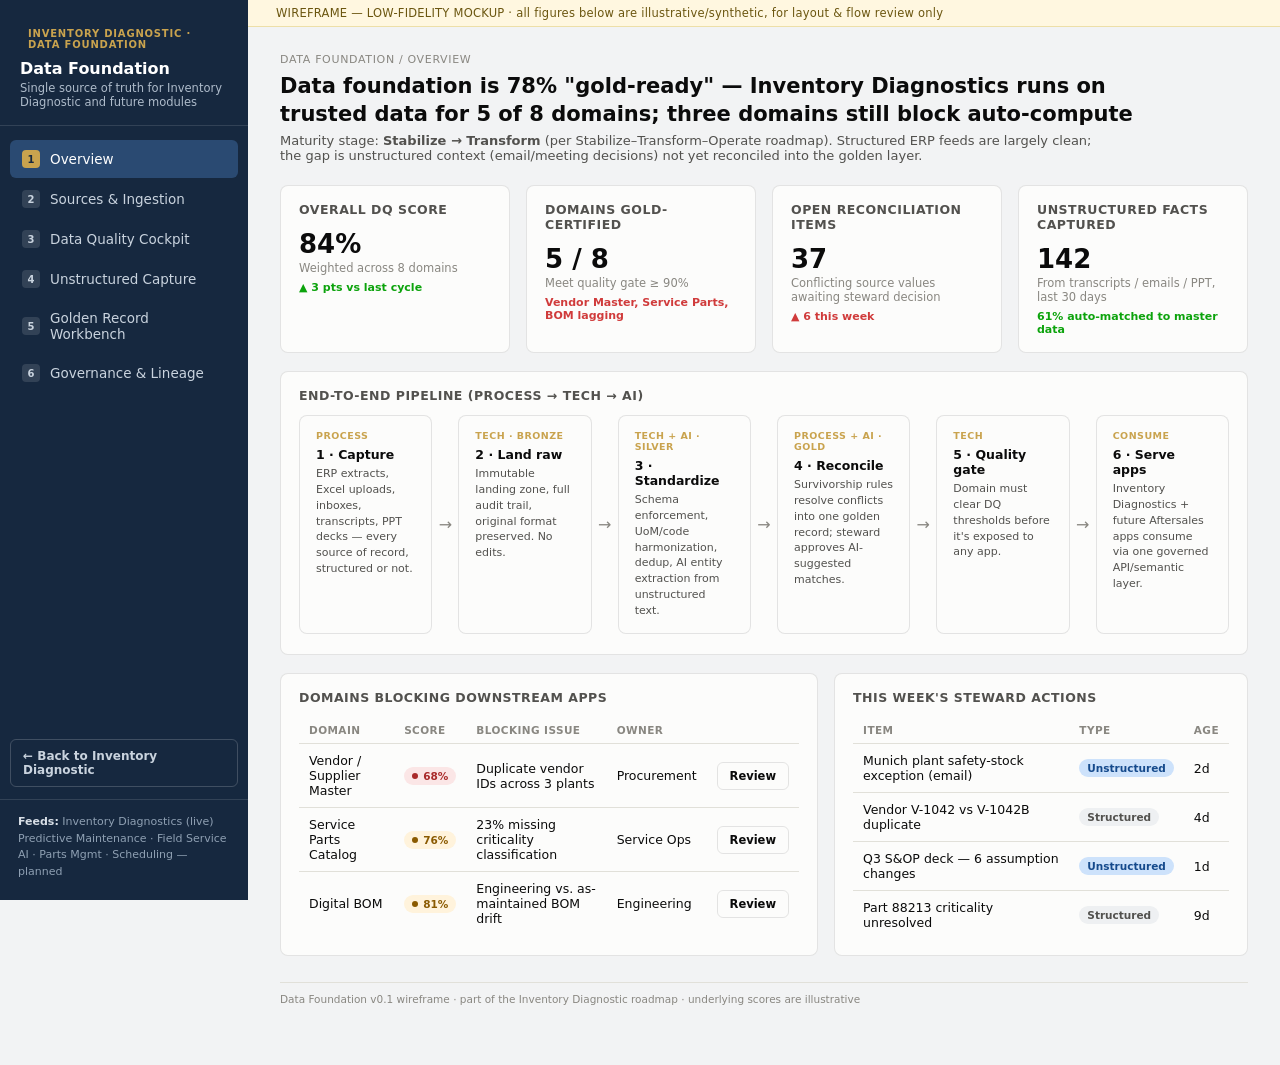
==== data-foundation.html @ 07f91fb4 "Add a Data Foundation module wireframe, linked from the main app Adds data-foundation.html: a self-c" ====
<!DOCTYPE html>
<html lang="en">
<head>
<meta charset="UTF-8">
<meta name="viewport" content="width=device-width, initial-scale=1.0">
<title>Data Foundation — Inventory Diagnostic</title>
<style>
  /* Design tokens matched to the main app's style.css - kept self-contained here
     on purpose (see README note in this file's footer) rather than sharing that
     stylesheet, so this wireframe can never affect the working Inventory
     Diagnostic tool. */
  :root{
    --navy:#16283f; --navy-2:#1f3a5f; --navy-3:#2a4a72;
    --ink:#0b0b0b; --ink-2:#52514e; --muted:#898781;
    --surface:#fcfcfb; --page:#f2f3f4; --border:rgba(11,11,11,0.10);
    --gridline:#e1e0d9;
    --good:#0ca30c; --warning:#fab219; --serious:#ec835a; --critical:#d03b3b;
    --blue-500:#256abf; --blue-300:#6da7ec; --blue-150:#b7d3f6; --blue-100:#cde2fb;
    --accent:#c9a34e;
  }
  *{box-sizing:border-box;}
  body{margin:0;font-family:system-ui,-apple-system,"Segoe UI",sans-serif;background:var(--page);color:var(--ink);}
  .app{display:flex;min-height:100vh;}

  /* Sidebar */
  .sidebar{width:248px;background:var(--navy);color:#fff;flex-shrink:0;display:flex;flex-direction:column;position:sticky;top:0;height:100vh;}
  .brand{padding:22px 20px 16px;border-bottom:1px solid rgba(255,255,255,0.12);}
  .brand .tag{font-size:10px;letter-spacing:.08em;color:var(--accent);text-transform:uppercase;font-weight:600;}
  .brand h1{font-size:16px;margin:6px 0 2px;font-weight:700;line-height:1.25;}
  .brand .sub{font-size:11.5px;color:#aebbca;}
  nav{flex:1;padding:14px 10px;}
  .nav-item{display:flex;align-items:center;gap:10px;padding:10px 12px;border-radius:6px;font-size:13.5px;color:#c9d3de;cursor:pointer;margin-bottom:2px;}
  .nav-item .n{width:18px;height:18px;border-radius:4px;background:rgba(255,255,255,0.12);display:flex;align-items:center;justify-content:center;font-size:10px;font-weight:700;flex-shrink:0;}
  .nav-item:hover{background:rgba(255,255,255,0.06);color:#fff;}
  .nav-item.active{background:var(--navy-3);color:#fff;}
  .nav-item.active .n{background:var(--accent);color:var(--navy);}
  .back-link{display:flex;align-items:center;gap:8px;margin:0 10px 12px;padding:9px 12px;border-radius:6px;font-size:12px;font-weight:600;color:#c9d3de;text-decoration:none;border:1px solid rgba(255,255,255,0.18);}
  .back-link:hover{background:rgba(255,255,255,0.08);color:#fff;}
  .nav-foot{padding:14px 18px 20px;border-top:1px solid rgba(255,255,255,0.12);font-size:11px;color:#8fa0b3;line-height:1.5;}
  .nav-foot b{color:#d7dee6;}

  /* Main */
  main{flex:1;min-width:0;}
  .topbanner{background:#fff7e0;border-bottom:1px solid #eddfa8;color:#6b5610;font-size:11.5px;padding:6px 28px;letter-spacing:.02em;}
  .page{padding:26px 32px 60px;max-width:1280px;}
  .crumb{font-size:11px;color:var(--muted);text-transform:uppercase;letter-spacing:.06em;margin-bottom:6px;}
  .action-title{font-size:21px;font-weight:700;line-height:1.35;margin:0 0 4px;max-width:920px;}
  .action-sub{font-size:13px;color:var(--ink-2);margin:0 0 22px;max-width:820px;}

  .grid{display:grid;gap:16px;}
  .g4{grid-template-columns:repeat(4,1fr);}
  .g3{grid-template-columns:repeat(3,1fr);}
  .g2{grid-template-columns:1.3fr 1fr;}

  .card{background:var(--surface);border:1px solid var(--border);border-radius:8px;padding:16px 18px;}
  .card h3{font-size:12.5px;text-transform:uppercase;letter-spacing:.04em;color:var(--ink-2);margin:0 0 12px;font-weight:700;}
  .kpi .val{font-size:26px;font-weight:700;}
  .kpi .lbl{font-size:11.5px;color:var(--muted);margin-top:2px;}
  .kpi .delta{font-size:11px;font-weight:600;margin-top:6px;}
  .delta.good{color:var(--good);} .delta.bad{color:var(--critical);}

  table{width:100%;border-collapse:collapse;font-size:12.5px;}
  th{text-align:left;font-size:10.5px;text-transform:uppercase;letter-spacing:.04em;color:var(--muted);font-weight:700;padding:7px 10px;border-bottom:1px solid var(--gridline);}
  td{padding:9px 10px;border-bottom:1px solid var(--gridline);vertical-align:middle;}
  tr:last-child td{border-bottom:none;}
  .tag{display:inline-flex;align-items:center;gap:5px;font-size:10.5px;font-weight:700;padding:3px 8px;border-radius:20px;}
  .tag.dot::before{content:"";width:6px;height:6px;border-radius:50%;background:currentColor;}
  .tag-good{background:#e9f8e9;color:#0a7d0a;}
  .tag-warn{background:#fff3dc;color:#8a5a00;}
  .tag-crit{background:#fbe6e6;color:#a92a2a;}
  .tag-neutral{background:#eef0f2;color:#52514e;}
  .tag-info{background:var(--blue-100);color:#154a8c;}

  .flow{display:flex;align-items:stretch;gap:0;margin:6px 0 4px;}
  .flow .step{flex:1;background:var(--surface);border:1px solid var(--border);border-radius:8px;padding:14px 16px;position:relative;}
  .flow .step h4{margin:0 0 4px;font-size:12.5px;}
  .flow .step p{margin:0;font-size:11px;color:var(--ink-2);line-height:1.45;}
  .flow .arrow{width:26px;display:flex;align-items:center;justify-content:center;color:var(--muted);font-size:16px;flex-shrink:0;}
  .flow .step .stage-lbl{font-size:9.5px;text-transform:uppercase;letter-spacing:.05em;color:var(--accent);font-weight:700;margin-bottom:6px;display:block;}

  .heat-table td.score{text-align:center;font-weight:700;color:#fff;font-size:12px;border-radius:4px;}
  .legend{display:flex;gap:14px;font-size:11px;color:var(--ink-2);margin-top:10px;align-items:center;flex-wrap:wrap;}
  .legend .sw{width:11px;height:11px;border-radius:3px;display:inline-block;margin-right:5px;vertical-align:-1px;}

  .btn{display:inline-block;font-size:11.5px;font-weight:600;padding:6px 12px;border-radius:6px;border:1px solid var(--border);background:#fff;color:var(--ink);cursor:pointer;}
  .btn.primary{background:var(--navy);color:#fff;border-color:var(--navy);}
  .btn.ghost{background:transparent;}
  .btn-row{display:flex;gap:6px;}

  .panel{display:none;}
  .panel.active{display:block;}

  .src-icon{width:26px;height:26px;border-radius:6px;background:var(--blue-100);color:#154a8c;display:flex;align-items:center;justify-content:center;font-size:11px;font-weight:700;}

  .quote{border-left:3px solid var(--accent);padding:8px 12px;background:#fbf7ec;font-size:11.5px;color:var(--ink-2);font-style:italic;margin:6px 0;line-height:1.5;}

  .conf-bar{height:6px;border-radius:3px;background:var(--gridline);overflow:hidden;width:70px;display:inline-block;vertical-align:middle;}
  .conf-fill{height:100%;background:var(--blue-500);}

  .split{display:grid;grid-template-columns:1fr 1fr 1fr;gap:10px;margin:10px 0;}
  .split .box{border:1px solid var(--border);border-radius:6px;padding:10px 12px;font-size:12px;}
  .split .box .src{font-size:10px;text-transform:uppercase;color:var(--muted);font-weight:700;letter-spacing:.03em;margin-bottom:4px;}
  .split .box.winner{border-color:var(--good);background:#f2fbf2;}
  .split .box .val{font-size:14px;font-weight:700;margin:2px 0;}

  .raci-cell{text-align:center;font-weight:700;font-size:11px;}
  .r{color:#154a8c;} .a{color:#8a5a00;} .c{color:#52514e;} .i{color:var(--muted);}

  .lineage{display:flex;align-items:center;gap:0;flex-wrap:wrap;font-size:11px;}
  .lineage .node{background:#fff;border:1px solid var(--border);border-radius:6px;padding:8px 10px;min-width:110px;text-align:center;}
  .lineage .node.gold{border-color:var(--accent);background:#fdf9ef;font-weight:700;}
  .lineage .connector{width:22px;text-align:center;color:var(--muted);}

  footer.page-foot{font-size:10.5px;color:var(--muted);margin-top:26px;border-top:1px solid var(--gridline);padding-top:10px;}

  /* Responsive: sidebar collapses to a top strip on narrow screens, matching the main app's pattern */
  @media (max-width:850px){
    .g4{grid-template-columns:repeat(2,1fr);}
    .g3{grid-template-columns:repeat(2,1fr);}
    .g2{grid-template-columns:1fr;}
    .split{grid-template-columns:1fr;}
  }
  @media (max-width:760px){
    .app{flex-direction:column;}
    .sidebar{width:100%;height:auto;position:static;flex-direction:row;align-items:center;flex-wrap:wrap;padding:14px 16px;gap:10px 14px;}
    .brand{padding:0;border-bottom:none;flex:1 1 100%;}
    .nav-foot{display:none;}
    nav{display:flex;flex-wrap:wrap;padding:0;flex:none;width:100%;gap:4px;}
    .nav-item{margin-bottom:0;padding:6px 10px;}
    .back-link{margin:0;}
  }
  @media (max-width:480px){
    .page{padding:20px 16px 40px;}
    .g4,.g3{grid-template-columns:1fr;}
    .flow{flex-direction:column;}
    .flow .arrow{transform:rotate(90deg);padding:2px 0;}
    .lineage{flex-direction:column;align-items:stretch;}
    .lineage .connector{transform:rotate(90deg);padding:4px 0;}
  }
</style>
</head>
<body>
<div class="app">

  <aside class="sidebar">
    <div class="brand">
      <div class="tag">Inventory Diagnostic · Data Foundation</div>
      <h1>Data Foundation</h1>
      <div class="sub">Single source of truth for Inventory Diagnostic and future modules</div>
    </div>
    <nav id="navList">
      <div class="nav-item active" data-tab="overview"><span class="n">1</span> Overview</div>
      <div class="nav-item" data-tab="sources"><span class="n">2</span> Sources &amp; Ingestion</div>
      <div class="nav-item" data-tab="quality"><span class="n">3</span> Data Quality Cockpit</div>
      <div class="nav-item" data-tab="capture"><span class="n">4</span> Unstructured Capture</div>
      <div class="nav-item" data-tab="golden"><span class="n">5</span> Golden Record Workbench</div>
      <div class="nav-item" data-tab="governance"><span class="n">6</span> Governance &amp; Lineage</div>
    </nav>
    <a class="back-link" href="index.html">&larr; Back to Inventory Diagnostic</a>
    <div class="nav-foot">
      <b>Feeds:</b> Inventory Diagnostics (live)<br>
      Predictive Maintenance · Field Service AI · Parts Mgmt · Scheduling — planned
    </div>
  </aside>

  <main>
    <div class="topbanner">WIREFRAME — LOW-FIDELITY MOCKUP · all figures below are illustrative/synthetic, for layout &amp; flow review only</div>

    <!-- ================= 1. OVERVIEW ================= -->
    <div class="panel active" id="overview">
      <div class="page">
        <div class="crumb">Data Foundation / Overview</div>
        <h2 class="action-title">Data foundation is 78% "gold-ready" — Inventory Diagnostics runs on trusted data for 5 of 8 domains; three domains still block auto-compute</h2>
        <p class="action-sub">Maturity stage: <b>Stabilize → Transform</b> (per Stabilize–Transform–Operate roadmap). Structured ERP feeds are largely clean; the gap is unstructured context (email/meeting decisions) not yet reconciled into the golden layer.</p>

        <div class="grid g4" style="margin-bottom:18px;">
          <div class="card kpi"><h3>Overall DQ Score</h3><div class="val">84%</div><div class="lbl">Weighted across 8 domains</div><div class="delta good">▲ 3 pts vs last cycle</div></div>
          <div class="card kpi"><h3>Domains Gold-Certified</h3><div class="val">5 / 8</div><div class="lbl">Meet quality gate ≥ 90%</div><div class="delta bad">Vendor Master, Service Parts, BOM lagging</div></div>
          <div class="card kpi"><h3>Open Reconciliation Items</h3><div class="val">37</div><div class="lbl">Conflicting source values awaiting steward decision</div><div class="delta bad">▲ 6 this week</div></div>
          <div class="card kpi"><h3>Unstructured Facts Captured</h3><div class="val">142</div><div class="lbl">From transcripts / emails / PPT, last 30 days</div><div class="delta good">61% auto-matched to master data</div></div>
        </div>

        <div class="card" style="margin-bottom:18px;">
          <h3>End-to-end pipeline (process → tech → AI)</h3>
          <div class="flow">
            <div class="step"><span class="stage-lbl">Process</span><h4>1 · Capture</h4><p>ERP extracts, Excel uploads, inboxes, transcripts, PPT decks — every source of record, structured or not.</p></div>
            <div class="arrow">→</div>
            <div class="step"><span class="stage-lbl">Tech · Bronze</span><h4>2 · Land raw</h4><p>Immutable landing zone, full audit trail, original format preserved. No edits.</p></div>
            <div class="arrow">→</div>
            <div class="step"><span class="stage-lbl">Tech + AI · Silver</span><h4>3 · Standardize</h4><p>Schema enforcement, UoM/code harmonization, dedup, AI entity extraction from unstructured text.</p></div>
            <div class="arrow">→</div>
            <div class="step"><span class="stage-lbl">Process + AI · Gold</span><h4>4 · Reconcile</h4><p>Survivorship rules resolve conflicts into one golden record; steward approves AI-suggested matches.</p></div>
            <div class="arrow">→</div>
            <div class="step"><span class="stage-lbl">Tech</span><h4>5 · Quality gate</h4><p>Domain must clear DQ thresholds before it's exposed to any app.</p></div>
            <div class="arrow">→</div>
            <div class="step"><span class="stage-lbl">Consume</span><h4>6 · Serve apps</h4><p>Inventory Diagnostics + future Aftersales apps consume via one governed API/semantic layer.</p></div>
          </div>
        </div>

        <div class="grid g2">
          <div class="card">
            <h3>Domains blocking downstream apps</h3>
            <table>
              <tr><th>Domain</th><th>Score</th><th>Blocking issue</th><th>Owner</th><th></th></tr>
              <tr><td>Vendor / Supplier Master</td><td><span class="tag tag-crit dot">68%</span></td><td>Duplicate vendor IDs across 3 plants</td><td>Procurement</td><td><span class="btn ghost">Review</span></td></tr>
              <tr><td>Service Parts Catalog</td><td><span class="tag tag-warn dot">76%</span></td><td>23% missing criticality classification</td><td>Service Ops</td><td><span class="btn ghost">Review</span></td></tr>
              <tr><td>Digital BOM</td><td><span class="tag tag-warn dot">81%</span></td><td>Engineering vs. as-maintained BOM drift</td><td>Engineering</td><td><span class="btn ghost">Review</span></td></tr>
            </table>
          </div>
          <div class="card">
            <h3>This week's steward actions</h3>
            <table>
              <tr><th>Item</th><th>Type</th><th>Age</th></tr>
              <tr><td>Munich plant safety-stock exception (email)</td><td><span class="tag tag-info">Unstructured</span></td><td>2d</td></tr>
              <tr><td>Vendor V-1042 vs V-1042B duplicate</td><td><span class="tag tag-neutral">Structured</span></td><td>4d</td></tr>
              <tr><td>Q3 S&amp;OP deck — 6 assumption changes</td><td><span class="tag tag-info">Unstructured</span></td><td>1d</td></tr>
              <tr><td>Part 88213 criticality unresolved</td><td><span class="tag tag-neutral">Structured</span></td><td>9d</td></tr>
            </table>
          </div>
        </div>
        <footer class="page-foot">Data Foundation v0.1 wireframe · part of the Inventory Diagnostic roadmap · underlying scores are illustrative</footer>
      </div>
    </div>

    <!-- ================= 2. SOURCES ================= -->
    <div class="panel" id="sources">
      <div class="page">
        <div class="crumb">Data Foundation / Sources &amp; Ingestion</div>
        <h2 class="action-title">9 sources connected across 2 tiers — structured ERP/Excel feeds are automated; unstructured sources still rely on manual upload</h2>
        <p class="action-sub">Tier 1 = system-of-record structured data (API/flat-file). Tier 2 = unstructured "tribal knowledge" sources routed through the AI extraction agent before they can touch the golden record.</p>

        <div class="card" style="margin-bottom:16px;">
          <h3>Tier 1 — Structured sources</h3>
          <table>
            <tr><th>Source</th><th>Domain(s) covered</th><th>Method</th><th>Frequency</th><th>Last sync</th><th>Status</th></tr>
            <tr><td><span class="src-icon">S4</span> &nbsp;SAP S/4HANA</td><td>Material Master, Inventory Positions, Vendor Master</td><td>API extract</td><td>Nightly</td><td>Today 02:14</td><td><span class="tag tag-good dot">Healthy</span></td></tr>
            <tr><td><span class="src-icon">IBP</span> &nbsp;SAP IBP</td><td>Demand Plan, Supply Plan</td><td>API extract</td><td>Nightly</td><td>Today 02:20</td><td><span class="tag tag-good dot">Healthy</span></td></tr>
            <tr><td><span class="src-icon">KX</span> &nbsp;Kinaxis Maestro</td><td>Supply Plan (secondary BU)</td><td>API extract</td><td>Nightly</td><td>Today 02:31</td><td><span class="tag tag-warn dot">Schema drift flagged</span></td></tr>
            <tr><td><span class="src-icon">XL</span> &nbsp;Planner Excel workbooks</td><td>Manual overrides, exception qty</td><td>Templated upload + validation</td><td>Weekly</td><td>Mon 07:02</td><td><span class="tag tag-good dot">Healthy</span></td></tr>
            <tr><td><span class="src-icon">CM</span> &nbsp;CMMS / Work Order system</td><td>Failure history, Service Parts usage</td><td>API extract</td><td>Daily</td><td>Today 01:05</td><td><span class="tag tag-good dot">Healthy</span></td></tr>
          </table>
        </div>

        <div class="card">
          <h3>Tier 2 — Unstructured sources (AI-parsed)</h3>
          <table>
            <tr><th>Source</th><th>Examples</th><th>Extraction agent</th><th>Frequency</th><th>Status</th></tr>
            <tr><td><span class="src-icon">@</span> &nbsp;Shared mailbox</td><td>Approval emails, exception justifications</td><td>LLM entity extraction + fuzzy match</td><td>Continuous (event-driven)</td><td><span class="tag tag-good dot">Healthy</span></td></tr>
            <tr><td><span class="src-icon">PPT</span> &nbsp;S&amp;OP / steering decks</td><td>Assumption changes, committed actions</td><td>LLM slide parser</td><td>Per meeting cycle</td><td><span class="tag tag-neutral dot">On demand</span></td></tr>
            <tr><td><span class="src-icon">TR</span> &nbsp;Meeting transcripts</td><td>Teams/Zoom transcripts, decisions, owners</td><td>LLM transcript summarizer + extraction</td><td>Per meeting</td><td><span class="tag tag-neutral dot">On demand</span></td></tr>
            <tr><td><span class="src-icon">NT</span> &nbsp;Meeting notes / minutes</td><td>Manually typed notes, action items</td><td>LLM extraction</td><td>On upload</td><td><span class="tag tag-neutral dot">On demand</span></td></tr>
          </table>
        </div>
        <div class="btn-row" style="margin-top:14px;"><span class="btn primary">+ Connect new source</span><span class="btn ghost">View connector health log</span></div>
      </div>
    </div>

    <!-- ================= 3. QUALITY COCKPIT ================= -->
    <div class="panel" id="quality">
      <div class="page">
        <div class="crumb">Data Foundation / Data Quality Cockpit</div>
        <h2 class="action-title">Completeness and validity are strong; timeliness and uniqueness are the two dimensions dragging the composite score down</h2>
        <p class="action-sub">Six DAMA-aligned dimensions scored per domain, refreshed each pipeline run. Score = % of records passing the domain's rule set for that dimension.</p>

        <div class="card" style="margin-bottom:16px;">
          <h3>Domain × dimension heatmap</h3>
          <table class="heat-table">
            <tr><th>Domain</th><th>Completeness</th><th>Accuracy</th><th>Validity</th><th>Consistency</th><th>Timeliness</th><th>Uniqueness</th></tr>
            <tr><td>Material Master</td><td class="score" style="background:#0ca30c">96</td><td class="score" style="background:#0ca30c">94</td><td class="score" style="background:#0ca30c">95</td><td class="score" style="background:#0ca30c">92</td><td class="score" style="background:#fab219">88</td><td class="score" style="background:#0ca30c">97</td></tr>
            <tr><td>Digital BOM</td><td class="score" style="background:#fab219">85</td><td class="score" style="background:#fab219">82</td><td class="score" style="background:#0ca30c">91</td><td class="score" style="background:#ec835a">74</td><td class="score" style="background:#fab219">80</td><td class="score" style="background:#0ca30c">93</td></tr>
            <tr><td>Inventory Positions</td><td class="score" style="background:#0ca30c">98</td><td class="score" style="background:#0ca30c">96</td><td class="score" style="background:#0ca30c">97</td><td class="score" style="background:#0ca30c">95</td><td class="score" style="background:#0ca30c">99</td><td class="score" style="background:#0ca30c">98</td></tr>
            <tr><td>Demand Plan</td><td class="score" style="background:#0ca30c">93</td><td class="score" style="background:#fab219">86</td><td class="score" style="background:#0ca30c">90</td><td class="score" style="background:#fab219">83</td><td class="score" style="background:#0ca30c">95</td><td class="score" style="background:#0ca30c">100</td></tr>
            <tr><td>Supply Plan</td><td class="score" style="background:#0ca30c">91</td><td class="score" style="background:#fab219">84</td><td class="score" style="background:#0ca30c">92</td><td class="score" style="background:#ec835a">77</td><td class="score" style="background:#fab219">85</td><td class="score" style="background:#0ca30c">100</td></tr>
            <tr><td>Vendor / Supplier Master</td><td class="score" style="background:#fab219">80</td><td class="score" style="background:#ec835a">72</td><td class="score" style="background:#fab219">83</td><td class="score" style="background:#d03b3b">58</td><td class="score" style="background:#fab219">81</td><td class="score" style="background:#d03b3b">61</td></tr>
            <tr><td>Service Parts Catalog</td><td class="score" style="background:#ec835a">71</td><td class="score" style="background:#fab219">79</td><td class="score" style="background:#fab219">82</td><td class="score" style="background:#fab219">80</td><td class="score" style="background:#ec835a">73</td><td class="score" style="background:#0ca30c">94</td></tr>
            <tr><td>Failure / Work Order History</td><td class="score" style="background:#0ca30c">89</td><td class="score" style="background:#0ca30c">90</td><td class="score" style="background:#fab219">85</td><td class="score" style="background:#0ca30c">92</td><td class="score" style="background:#0ca30c">96</td><td class="score" style="background:#0ca30c">98</td></tr>
          </table>
          <div class="legend">
            <span><span class="sw" style="background:#0ca30c"></span>≥90 Gold</span>
            <span><span class="sw" style="background:#fab219"></span>78–89 Silver, monitor</span>
            <span><span class="sw" style="background:#ec835a"></span>65–77 Below gate</span>
            <span><span class="sw" style="background:#d03b3b"></span>&lt;65 Critical</span>
          </div>
        </div>

        <div class="grid g2">
          <div class="card">
            <h3>Top rule failures</h3>
            <table>
              <tr><th>Rule</th><th>Domain</th><th>Records failing</th></tr>
              <tr><td>Vendor ID uniqueness (dup. across plants)</td><td>Vendor Master</td><td>212</td></tr>
              <tr><td>Consistency: currency code vs. plant country</td><td>Vendor Master</td><td>96</td></tr>
              <tr><td>Criticality classification not null</td><td>Service Parts</td><td>340</td></tr>
              <tr><td>BOM revision matches ECN log</td><td>Digital BOM</td><td>58</td></tr>
            </table>
          </div>
          <div class="card">
            <h3>Composite score trend (12 weeks)</h3>
            <p style="font-size:11px;color:var(--ink-2);">Sparkline placeholder — composite DQ score 71% → 84%, driven by silver-layer dedup rollout in week 6.</p>
            <svg width="100%" height="70" viewBox="0 0 300 70" preserveAspectRatio="none">
              <polyline fill="none" stroke="#256abf" stroke-width="2" stroke-linecap="round" points="0,50 25,48 50,45 75,42 100,38 125,30 150,28 175,22 200,20 225,16 250,14 275,10 300,8"/>
              <circle cx="300" cy="8" r="3.5" fill="#256abf"/>
            </svg>
          </div>
        </div>
      </div>
    </div>

    <!-- ================= 4. UNSTRUCTURED CAPTURE ================= -->
    <div class="panel" id="capture">
      <div class="page">
        <div class="crumb">Data Foundation / Unstructured Capture Inbox</div>
        <h2 class="action-title">AI extraction agent surfaced 8 new facts this week from emails, transcripts and decks — 5 auto-matched with high confidence, 3 need steward judgment</h2>
        <p class="action-sub">Nothing from Tier 2 sources enters the golden record without a human decision. The agent's job is to read, extract, cite and propose a match — not to decide.</p>

        <div class="card">
          <h3>Extraction queue</h3>
          <table>
            <tr><th>Source</th><th>Extracted fact</th><th>Proposed match</th><th>Confidence</th><th>Action</th></tr>
            <tr>
              <td>Email · J. Bauer, 18 Aug</td>
              <td>Hold +3 wks safety stock on Part 55210, Plant Munich, due to supplier risk (Vendor V-1042 capacity issue)</td>
              <td>Material 55210 / Plant DE10</td>
              <td><span class="conf-bar"><span class="conf-fill" style="width:92%"></span></span> 92%</td>
              <td><span class="btn primary">Approve</span> <span class="btn ghost">Edit</span></td>
            </tr>
            <tr>
              <td>Transcript · S&amp;OP call, 14 Aug</td>
              <td>"We're deprioritizing the Q4 ramp for the Atlanta line — push go-live to Jan" (owner: R. Singh)</td>
              <td>Supply Plan / Line ATL-3</td>
              <td><span class="conf-bar"><span class="conf-fill" style="width:64%"></span></span> 64%</td>
              <td><span class="btn primary">Approve</span> <span class="btn ghost">Edit</span></td>
            </tr>
            <tr>
              <td>PPT · Steering deck, slide 12</td>
              <td>Target E&amp;O reduction revised from 8% to 5% by EOY</td>
              <td>KPI: Excess &amp; Obsolete % target</td>
              <td><span class="conf-bar"><span class="conf-fill" style="width:97%"></span></span> 97%</td>
              <td><span class="btn primary">Approve</span> <span class="btn ghost">Edit</span></td>
            </tr>
            <tr>
              <td>Notes · Vendor review, 12 Aug</td>
              <td>"Munich plant" referenced — ambiguous: no plant code match ≥80%</td>
              <td>Plant DE10 or DE12 (low confidence)</td>
              <td><span class="conf-bar"><span class="conf-fill" style="width:41%"></span></span> 41%</td>
              <td><span class="btn ghost">Needs review</span></td>
            </tr>
          </table>
          <div class="quote">"We agreed to hold three extra weeks of safety stock on Part 55210 given the Vendor 1042 capacity issue — Jana, can you make sure this doesn't get planned away next cycle?"<br>— email thread, cited above, 18 Aug</div>
        </div>

        <div class="card" style="margin-top:16px;">
          <h3>Extraction agent — contract (for build)</h3>
          <table>
            <tr><th>Input</th><th>Output schema</th><th>Guardrail</th></tr>
            <tr><td>Email / transcript / PPT text + metadata (sender, date, meeting)</td><td>entity, attribute, value, unit, effective date, source citation, confidence</td><td>No write to golden record above &lt;80% confidence without human approval</td></tr>
            <tr><td>Candidate master-data match (fuzzy/semantic)</td><td>matched key + match score</td><td>Ambiguous matches (&lt;80%) routed to steward, never auto-resolved</td></tr>
          </table>
        </div>
      </div>
    </div>

    <!-- ================= 5. GOLDEN RECORD ================= -->
    <div class="panel" id="golden">
      <div class="page">
        <div class="crumb">Data Foundation / Golden Record Workbench</div>
        <h2 class="action-title">Where sources disagree, survivorship rules decide by default — stewards override with a reason code, and every override is logged</h2>
        <p class="action-sub">Example below: three sources disagree on the safety-stock target for Material 55210 at Plant DE10. Rule applied: <b>most-recent + source-priority hybrid</b> (ERP is system of record for the field, but a dated, approved exception overrides it until its expiry).</p>

        <div class="card">
          <h3>Conflict: Safety Stock Target — Material 55210 / Plant DE10 (Munich)</h3>
          <div class="split">
            <div class="box"><div class="src">SAP S/4 (system of record)</div><div class="val">2 weeks</div>Last updated 44 days ago</div>
            <div class="box"><div class="src">Planner Excel override</div><div class="val">2 weeks</div>Unchanged this cycle</div>
            <div class="box winner"><div class="src">Email decision · approved</div><div class="val">5 weeks</div>Effective 18 Aug – 15 Nov, cites supplier risk (V-1042)</div>
          </div>
          <table>
            <tr><th>Rule evaluated</th><th>Result</th></tr>
            <tr><td>1. Is there an approved, time-bound exception?</td><td>Yes — email, 18 Aug, approved by J. Bauer (Planning Mgr)</td></tr>
            <tr><td>2. Does exception postdate ERP value?</td><td>Yes → exception wins until 15 Nov expiry</td></tr>
            <tr><td>3. Golden value</td><td><b>5 weeks</b> (auto-reverts to ERP value at expiry unless renewed)</td></tr>
          </table>
          <div class="btn-row" style="margin-top:10px;"><span class="btn primary">Confirm golden value</span><span class="btn ghost">Override with reason</span><span class="btn ghost">View full audit trail</span></div>
        </div>

        <div class="card" style="margin-top:16px;">
          <h3>Survivorship rule library (by domain)</h3>
          <table>
            <tr><th>Domain</th><th>Default rule</th><th>Rationale</th></tr>
            <tr><td>Material / Vendor Master</td><td>Source-priority (ERP wins)</td><td>ERP is the transactional system of record</td></tr>
            <tr><td>Planning parameters (safety stock, lead time overrides)</td><td>Recency + approval, hybrid</td><td>Approved exceptions are intentional and time-bound</td></tr>
            <tr><td>Service Parts criticality</td><td>DQ-score weighted</td><td>Multiple partial sources; highest-confidence attribute wins</td></tr>
            <tr><td>Demand/Supply Plan assumptions</td><td>Most-recent, sign-off required</td><td>S&amp;OP cycle supersedes prior cycle by design</td></tr>
          </table>
        </div>
      </div>
    </div>

    <!-- ================= 6. GOVERNANCE ================= -->
    <div class="panel" id="governance">
      <div class="page">
        <div class="crumb">Data Foundation / Governance &amp; Lineage</div>
        <h2 class="action-title">Every computed metric traces back to a named owner and a cited source — no black-box numbers reach Inventory Diagnostics</h2>
        <p class="action-sub">Governance is the process layer that makes the tech and AI layers trustworthy: clear stewardship, one metric glossary, and full lineage from raw source to consuming app.</p>

        <div class="card" style="margin-bottom:16px;">
          <h3>RACI by domain</h3>
          <table>
            <tr><th>Domain</th><th>Steward (R)</th><th>Approver (A)</th><th>Consulted (C)</th><th>Informed (I)</th></tr>
            <tr><td>Material / Vendor Master</td><td class="raci-cell r">Procurement</td><td class="raci-cell a">Procurement Mgr</td><td class="raci-cell c">Planning</td><td class="raci-cell i">Finance</td></tr>
            <tr><td>Inventory / Demand / Supply Plan</td><td class="raci-cell r">Planning</td><td class="raci-cell a">Planning Mgr</td><td class="raci-cell c">Sales</td><td class="raci-cell i">Exec</td></tr>
            <tr><td>Digital BOM</td><td class="raci-cell r">Engineering</td><td class="raci-cell a">Eng. Mgr</td><td class="raci-cell c">Service Ops</td><td class="raci-cell i">Planning</td></tr>
            <tr><td>Service Parts / Failure History</td><td class="raci-cell r">Service Ops</td><td class="raci-cell a">Service Ops Mgr</td><td class="raci-cell c">Engineering</td><td class="raci-cell i">Finance</td></tr>
          </table>
        </div>

        <div class="card" style="margin-bottom:16px;">
          <h3>Metric glossary (excerpt)</h3>
          <table>
            <tr><th>Metric</th><th>Definition</th><th>Formula</th><th>Owner</th></tr>
            <tr><td>Days of Supply</td><td>Days current on-hand inventory covers forward demand</td><td>On-hand ÷ avg. daily forecast demand</td><td>Planning</td></tr>
            <tr><td>Excess &amp; Obsolete %</td><td>Inventory value with no demand coverage in horizon</td><td>Value of SKUs &gt; N days no-move ÷ total inventory value</td><td>Planning</td></tr>
            <tr><td>Parts Fill Rate</td><td>Service orders fulfilled from stock at first request</td><td>Orders filled complete ÷ total service orders</td><td>Service Ops</td></tr>
          </table>
        </div>

        <div class="card">
          <h3>Lineage — example: "Days of Supply" tile in Inventory Diagnostics</h3>
          <div class="lineage">
            <div class="node">SAP S/4<br>Inventory extract</div><div class="connector">→</div>
            <div class="node">Bronze<br>raw landing</div><div class="connector">→</div>
            <div class="node">Silver<br>UoM + dedup</div><div class="connector">→</div>
            <div class="node gold">Gold<br>Golden Record</div><div class="connector">→</div>
            <div class="node">Semantic layer<br>Days of Supply formula</div><div class="connector">→</div>
            <div class="node gold">Inventory<br>Diagnostics</div>
          </div>
        </div>
        <footer class="page-foot">Click-through wireframe · six screens · built for review alongside the Inventory Diagnostics roadmap</footer>
      </div>
    </div>

  </main>
</div>

<script>
  document.querySelectorAll('.nav-item').forEach(function(item){
    item.addEventListener('click', function(){
      document.querySelectorAll('.nav-item').forEach(function(i){ i.classList.remove('active'); });
      document.querySelectorAll('.panel').forEach(function(p){ p.classList.remove('active'); });
      item.classList.add('active');
      document.getElementById(item.getAttribute('data-tab')).classList.add('active');
      window.scrollTo(0,0);
    });
  });
</script>
</body>
</html>
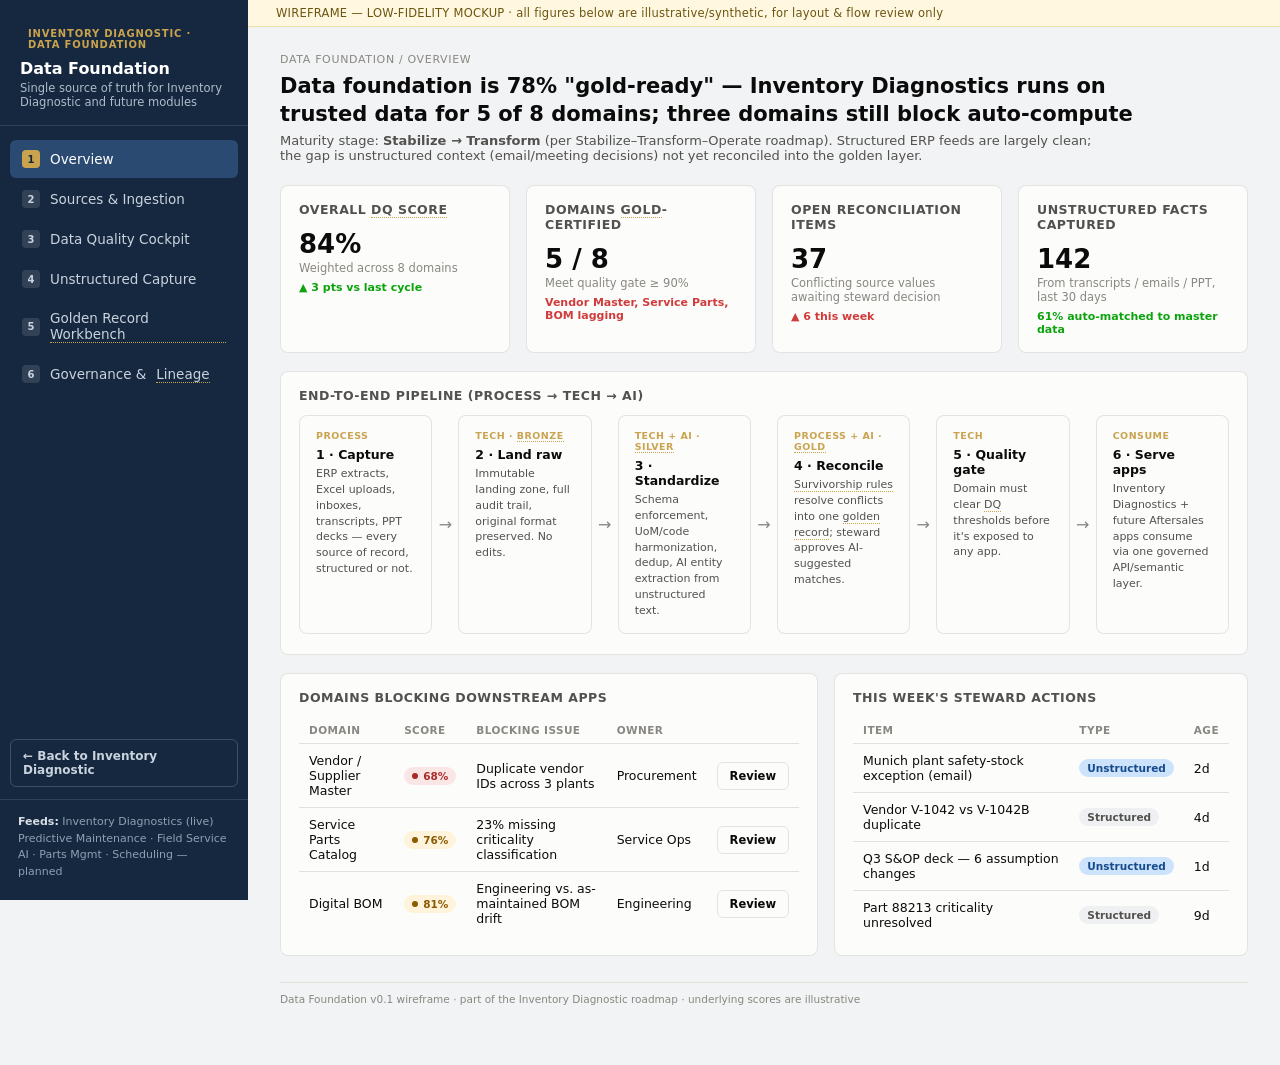
==== commit 9193cd96: "Add hover-tooltip definitions for jargon in the Data Foundation module Wraps DQ, Golden Record, Gold" ====
--- a/data-foundation.html
+++ b/data-foundation.html
@@ -112,6 +112,22 @@
   .lineage .connector{width:22px;text-align:center;color:var(--muted);}
 
   footer.page-foot{font-size:10.5px;color:var(--muted);margin-top:26px;border-top:1px solid var(--gridline);padding-top:10px;}
+
+  /* Hover-tooltip definitions for jargon terms (DQ, Golden Record, RACI, etc.) -
+     CSS-only, no JS. Dotted underline signals "hover for more", like a glossary. */
+  .term{border-bottom:1.5px dotted var(--accent);cursor:help;position:relative;}
+  .term::after{
+    content:attr(data-tip);
+    position:absolute;left:0;bottom:calc(100% + 8px);
+    width:240px;max-width:60vw;
+    background:var(--navy);color:#fff;font-weight:400;font-size:11px;line-height:1.5;
+    padding:8px 10px;border-radius:6px;
+    box-shadow:0 8px 20px -6px rgba(11,11,11,.35);
+    opacity:0;visibility:hidden;transform:translateY(4px);
+    transition:opacity .12s ease, transform .12s ease;
+    z-index:20;pointer-events:none;
+  }
+  .term:hover::after,.term:focus::after{opacity:1;visibility:visible;transform:translateY(0);}
 
   /* Responsive: sidebar collapses to a top strip on narrow screens, matching the main app's pattern */
   @media (max-width:850px){
@@ -153,8 +169,8 @@
       <div class="nav-item" data-tab="sources"><span class="n">2</span> Sources &amp; Ingestion</div>
       <div class="nav-item" data-tab="quality"><span class="n">3</span> Data Quality Cockpit</div>
       <div class="nav-item" data-tab="capture"><span class="n">4</span> Unstructured Capture</div>
-      <div class="nav-item" data-tab="golden"><span class="n">5</span> Golden Record Workbench</div>
-      <div class="nav-item" data-tab="governance"><span class="n">6</span> Governance &amp; Lineage</div>
+      <div class="nav-item" data-tab="golden"><span class="n">5</span> <span class="term" data-tip="The screen where disagreements between data sources get resolved into one trusted answer.">Golden Record Workbench</span></div>
+      <div class="nav-item" data-tab="governance"><span class="n">6</span> Governance &amp; <span class="term" data-tip="The trail showing exactly which raw source a number came from, step by step.">Lineage</span></div>
     </nav>
     <a class="back-link" href="index.html">&larr; Back to Inventory Diagnostic</a>
     <div class="nav-foot">
@@ -174,8 +190,8 @@
         <p class="action-sub">Maturity stage: <b>Stabilize → Transform</b> (per Stabilize–Transform–Operate roadmap). Structured ERP feeds are largely clean; the gap is unstructured context (email/meeting decisions) not yet reconciled into the golden layer.</p>
 
         <div class="grid g4" style="margin-bottom:18px;">
-          <div class="card kpi"><h3>Overall DQ Score</h3><div class="val">84%</div><div class="lbl">Weighted across 8 domains</div><div class="delta good">▲ 3 pts vs last cycle</div></div>
-          <div class="card kpi"><h3>Domains Gold-Certified</h3><div class="val">5 / 8</div><div class="lbl">Meet quality gate ≥ 90%</div><div class="delta bad">Vendor Master, Service Parts, BOM lagging</div></div>
+          <div class="card kpi"><h3>Overall <span class="term" data-tip="A score for how trustworthy the data is: complete, accurate, up to date, and free of duplicates.">DQ Score</span></h3><div class="val">84%</div><div class="lbl">Weighted across 8 domains</div><div class="delta good">▲ 3 pts vs last cycle</div></div>
+          <div class="card kpi"><h3>Domains <span class="term" data-tip="Data that's fully resolved and trusted - this is what apps like Inventory Diagnostics use.">Gold</span>-Certified</h3><div class="val">5 / 8</div><div class="lbl">Meet quality gate ≥ 90%</div><div class="delta bad">Vendor Master, Service Parts, BOM lagging</div></div>
           <div class="card kpi"><h3>Open Reconciliation Items</h3><div class="val">37</div><div class="lbl">Conflicting source values awaiting steward decision</div><div class="delta bad">▲ 6 this week</div></div>
           <div class="card kpi"><h3>Unstructured Facts Captured</h3><div class="val">142</div><div class="lbl">From transcripts / emails / PPT, last 30 days</div><div class="delta good">61% auto-matched to master data</div></div>
         </div>
@@ -185,13 +201,13 @@
           <div class="flow">
             <div class="step"><span class="stage-lbl">Process</span><h4>1 · Capture</h4><p>ERP extracts, Excel uploads, inboxes, transcripts, PPT decks — every source of record, structured or not.</p></div>
             <div class="arrow">→</div>
-            <div class="step"><span class="stage-lbl">Tech · Bronze</span><h4>2 · Land raw</h4><p>Immutable landing zone, full audit trail, original format preserved. No edits.</p></div>
+            <div class="step"><span class="stage-lbl">Tech · <span class="term" data-tip="Raw, unedited data, exactly as it came from the source.">Bronze</span></span><h4>2 · Land raw</h4><p>Immutable landing zone, full audit trail, original format preserved. No edits.</p></div>
             <div class="arrow">→</div>
-            <div class="step"><span class="stage-lbl">Tech + AI · Silver</span><h4>3 · Standardize</h4><p>Schema enforcement, UoM/code harmonization, dedup, AI entity extraction from unstructured text.</p></div>
+            <div class="step"><span class="stage-lbl">Tech + AI · <span class="term" data-tip="Data that's been cleaned and standardized, but not yet fully resolved.">Silver</span></span><h4>3 · Standardize</h4><p>Schema enforcement, UoM/code harmonization, dedup, AI entity extraction from unstructured text.</p></div>
             <div class="arrow">→</div>
-            <div class="step"><span class="stage-lbl">Process + AI · Gold</span><h4>4 · Reconcile</h4><p>Survivorship rules resolve conflicts into one golden record; steward approves AI-suggested matches.</p></div>
+            <div class="step"><span class="stage-lbl">Process + AI · <span class="term" data-tip="Data that's fully resolved and trusted - this is what apps like Inventory Diagnostics use.">Gold</span></span><h4>4 · Reconcile</h4><p><span class="term" data-tip="The tie-breaker rule that decides which source wins when two systems disagree.">Survivorship rules</span> resolve conflicts into one <span class="term" data-tip="The one official, trusted version of a piece of data, chosen when multiple systems disagree.">golden record</span>; steward approves AI-suggested matches.</p></div>
             <div class="arrow">→</div>
-            <div class="step"><span class="stage-lbl">Tech</span><h4>5 · Quality gate</h4><p>Domain must clear DQ thresholds before it's exposed to any app.</p></div>
+            <div class="step"><span class="stage-lbl">Tech</span><h4>5 · Quality gate</h4><p>Domain must clear <span class="term" data-tip="A score for how trustworthy the data is: complete, accurate, up to date, and free of duplicates.">DQ</span> thresholds before it's exposed to any app.</p></div>
             <div class="arrow">→</div>
             <div class="step"><span class="stage-lbl">Consume</span><h4>6 · Serve apps</h4><p>Inventory Diagnostics + future Aftersales apps consume via one governed API/semantic layer.</p></div>
           </div>
@@ -296,7 +312,7 @@
           </div>
           <div class="card">
             <h3>Composite score trend (12 weeks)</h3>
-            <p style="font-size:11px;color:var(--ink-2);">Sparkline placeholder — composite DQ score 71% → 84%, driven by silver-layer dedup rollout in week 6.</p>
+            <p style="font-size:11px;color:var(--ink-2);">Sparkline placeholder — composite <span class="term" data-tip="A score for how trustworthy the data is: complete, accurate, up to date, and free of duplicates.">DQ</span> score 71% → 84%, driven by silver-layer dedup rollout in week 6.</p>
             <svg width="100%" height="70" viewBox="0 0 300 70" preserveAspectRatio="none">
               <polyline fill="none" stroke="#256abf" stroke-width="2" stroke-linecap="round" points="0,50 25,48 50,45 75,42 100,38 125,30 150,28 175,22 200,20 225,16 250,14 275,10 300,8"/>
               <circle cx="300" cy="8" r="3.5" fill="#256abf"/>
@@ -363,8 +379,8 @@
     <!-- ================= 5. GOLDEN RECORD ================= -->
     <div class="panel" id="golden">
       <div class="page">
-        <div class="crumb">Data Foundation / Golden Record Workbench</div>
-        <h2 class="action-title">Where sources disagree, survivorship rules decide by default — stewards override with a reason code, and every override is logged</h2>
+        <div class="crumb">Data Foundation / <span class="term" data-tip="The screen where disagreements between data sources get resolved into one trusted answer.">Golden Record Workbench</span></div>
+        <h2 class="action-title">Where sources disagree, <span class="term" data-tip="The tie-breaker rule that decides which source wins when two systems disagree.">survivorship rules</span> decide by default — stewards override with a reason code, and every override is logged</h2>
         <p class="action-sub">Example below: three sources disagree on the safety-stock target for Material 55210 at Plant DE10. Rule applied: <b>most-recent + source-priority hybrid</b> (ERP is system of record for the field, but a dated, approved exception overrides it until its expiry).</p>
 
         <div class="card">
@@ -378,18 +394,18 @@
             <tr><th>Rule evaluated</th><th>Result</th></tr>
             <tr><td>1. Is there an approved, time-bound exception?</td><td>Yes — email, 18 Aug, approved by J. Bauer (Planning Mgr)</td></tr>
             <tr><td>2. Does exception postdate ERP value?</td><td>Yes → exception wins until 15 Nov expiry</td></tr>
-            <tr><td>3. Golden value</td><td><b>5 weeks</b> (auto-reverts to ERP value at expiry unless renewed)</td></tr>
+            <tr><td>3. <span class="term" data-tip="The one official, trusted version of a piece of data, chosen when multiple systems disagree.">Golden value</span></td><td><b>5 weeks</b> (auto-reverts to ERP value at expiry unless renewed)</td></tr>
           </table>
           <div class="btn-row" style="margin-top:10px;"><span class="btn primary">Confirm golden value</span><span class="btn ghost">Override with reason</span><span class="btn ghost">View full audit trail</span></div>
         </div>
 
         <div class="card" style="margin-top:16px;">
-          <h3>Survivorship rule library (by domain)</h3>
+          <h3><span class="term" data-tip="The tie-breaker rule that decides which source wins when two systems disagree.">Survivorship rule</span> library (by domain)</h3>
           <table>
             <tr><th>Domain</th><th>Default rule</th><th>Rationale</th></tr>
             <tr><td>Material / Vendor Master</td><td>Source-priority (ERP wins)</td><td>ERP is the transactional system of record</td></tr>
             <tr><td>Planning parameters (safety stock, lead time overrides)</td><td>Recency + approval, hybrid</td><td>Approved exceptions are intentional and time-bound</td></tr>
-            <tr><td>Service Parts criticality</td><td>DQ-score weighted</td><td>Multiple partial sources; highest-confidence attribute wins</td></tr>
+            <tr><td>Service Parts criticality</td><td><span class="term" data-tip="A score for how trustworthy the data is: complete, accurate, up to date, and free of duplicates.">DQ</span>-score weighted</td><td>Multiple partial sources; highest-confidence attribute wins</td></tr>
             <tr><td>Demand/Supply Plan assumptions</td><td>Most-recent, sign-off required</td><td>S&amp;OP cycle supersedes prior cycle by design</td></tr>
           </table>
         </div>
@@ -399,12 +415,12 @@
     <!-- ================= 6. GOVERNANCE ================= -->
     <div class="panel" id="governance">
       <div class="page">
-        <div class="crumb">Data Foundation / Governance &amp; Lineage</div>
+        <div class="crumb">Data Foundation / Governance &amp; <span class="term" data-tip="The trail showing exactly which raw source a number came from, step by step.">Lineage</span></div>
         <h2 class="action-title">Every computed metric traces back to a named owner and a cited source — no black-box numbers reach Inventory Diagnostics</h2>
         <p class="action-sub">Governance is the process layer that makes the tech and AI layers trustworthy: clear stewardship, one metric glossary, and full lineage from raw source to consuming app.</p>
 
         <div class="card" style="margin-bottom:16px;">
-          <h3>RACI by domain</h3>
+          <h3><span class="term" data-tip="A table showing who does the work (Responsible), who signs off (Accountable), who's asked for input (Consulted), and who's just kept informed (Informed).">RACI</span> by domain</h3>
           <table>
             <tr><th>Domain</th><th>Steward (R)</th><th>Approver (A)</th><th>Consulted (C)</th><th>Informed (I)</th></tr>
             <tr><td>Material / Vendor Master</td><td class="raci-cell r">Procurement</td><td class="raci-cell a">Procurement Mgr</td><td class="raci-cell c">Planning</td><td class="raci-cell i">Finance</td></tr>
@@ -425,12 +441,12 @@
         </div>
 
         <div class="card">
-          <h3>Lineage — example: "Days of Supply" tile in Inventory Diagnostics</h3>
+          <h3><span class="term" data-tip="The trail showing exactly which raw source a number came from, step by step.">Lineage</span> — example: "Days of Supply" tile in Inventory Diagnostics</h3>
           <div class="lineage">
             <div class="node">SAP S/4<br>Inventory extract</div><div class="connector">→</div>
-            <div class="node">Bronze<br>raw landing</div><div class="connector">→</div>
-            <div class="node">Silver<br>UoM + dedup</div><div class="connector">→</div>
-            <div class="node gold">Gold<br>Golden Record</div><div class="connector">→</div>
+            <div class="node"><span class="term" data-tip="Raw, unedited data, exactly as it came from the source.">Bronze</span><br>raw landing</div><div class="connector">→</div>
+            <div class="node"><span class="term" data-tip="Data that's been cleaned and standardized, but not yet fully resolved.">Silver</span><br>UoM + dedup</div><div class="connector">→</div>
+            <div class="node gold"><span class="term" data-tip="Data that's fully resolved and trusted - this is what apps like Inventory Diagnostics use.">Gold</span><br><span class="term" data-tip="The one official, trusted version of a piece of data, chosen when multiple systems disagree.">Golden Record</span></div><div class="connector">→</div>
             <div class="node">Semantic layer<br>Days of Supply formula</div><div class="connector">→</div>
             <div class="node gold">Inventory<br>Diagnostics</div>
           </div>
